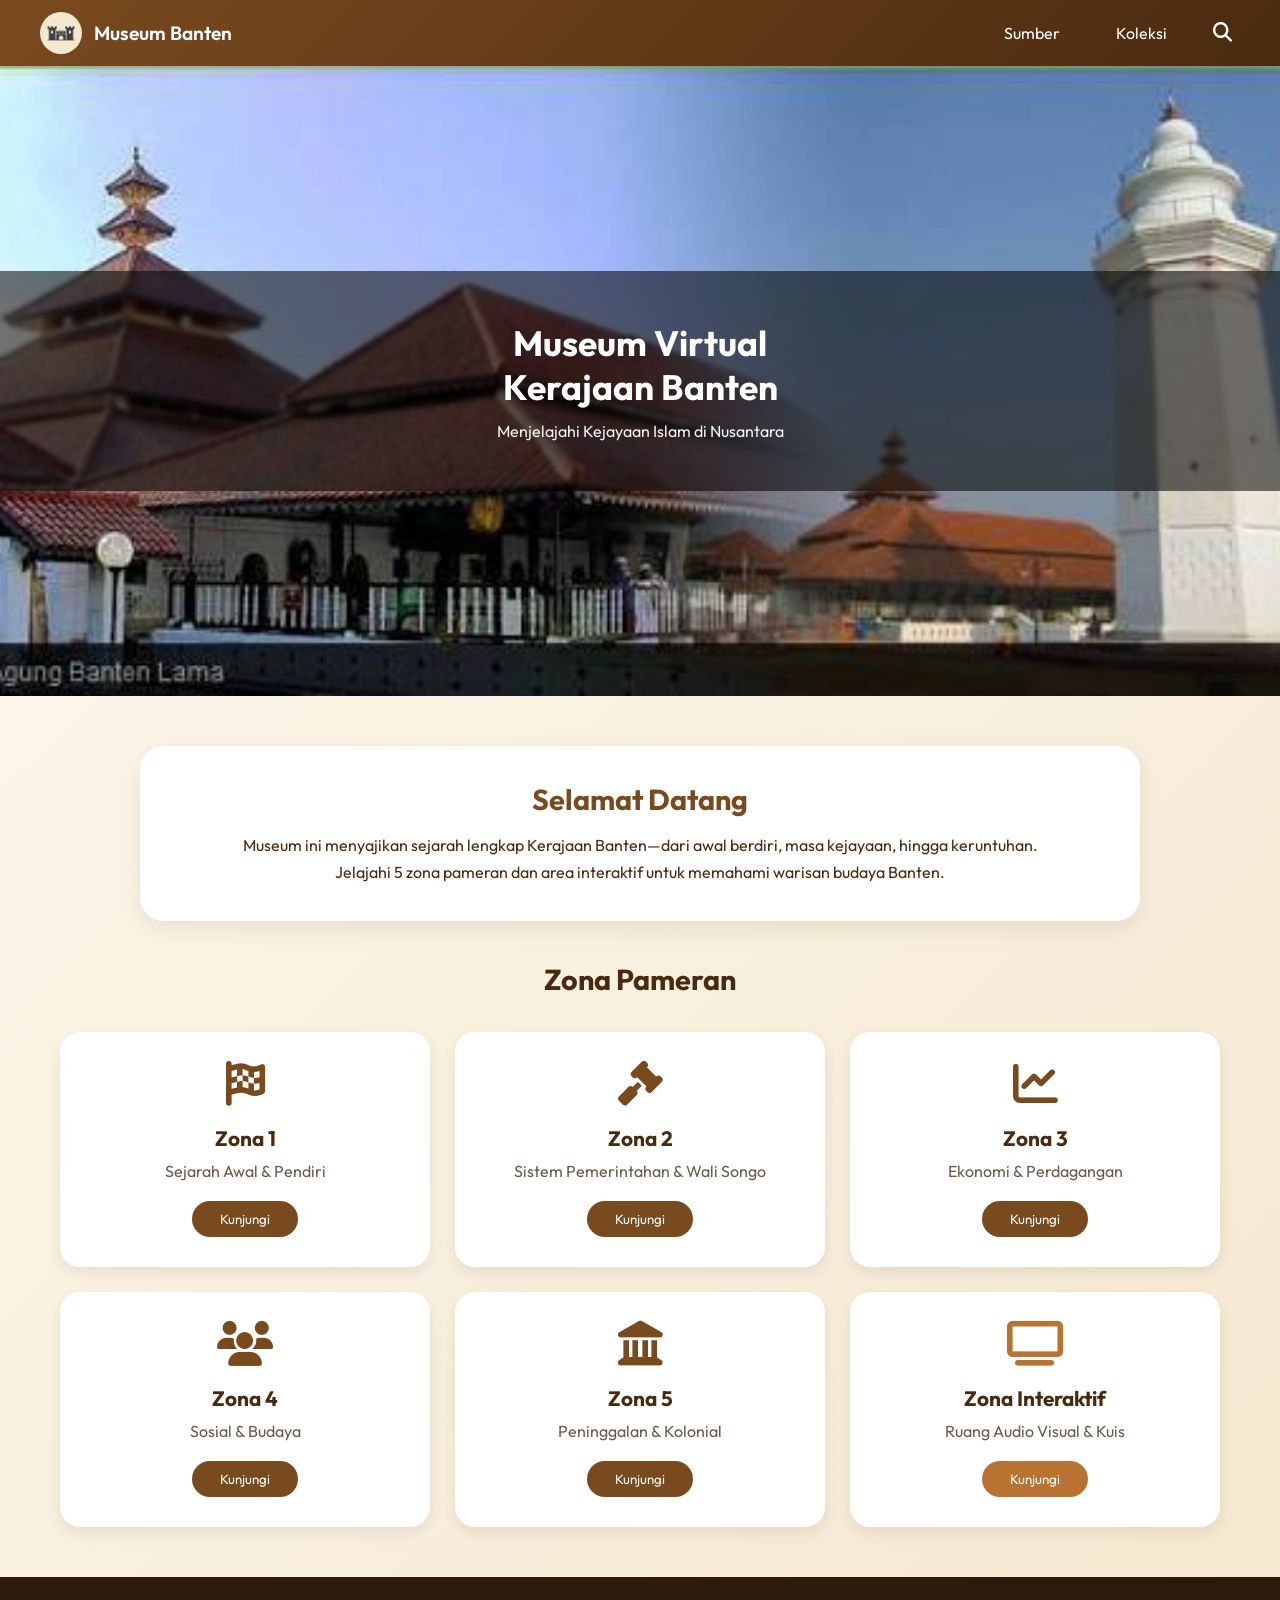
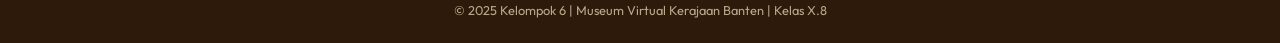
==== index.html @ 849cac5c "first commit" ====
<!DOCTYPE html>
<html lang="id">
<head>
    <meta charset="UTF-8">
    <meta name="viewport" content="width=device-width, initial-scale=1.0">
    <title>Museum Virtual Kerajaan Banten</title>
    <link rel="stylesheet" href="style.css">
    <link rel="stylesheet" href="https://cdnjs.cloudflare.com/ajax/libs/font-awesome/6.7.2/css/all.min.css">
</head>
<body>

    <!-- ========== DESKTOP NAVBAR ========== -->
    <nav class="navbar-desktop">
        <div class="nav-left">
            <img src="src/logo.png" alt="Logo" class="logo">
            <span class="nav-title">Museum Banten</span>
        </div>
        <div class="nav-right">
            <button class="nav-btn" onclick="location.href='pages/index7.html'">Sumber</button>
            <button class="nav-btn" onclick="location.href='pages/index8.html'">Koleksi</button>
            <i class="fas fa-search search-icon" onclick="alert('Fitur pencarian akan segera hadir')"></i>
        </div>
    </nav>

    <!-- ========== MOBILE NAVBAR ========== -->
    <div class="navbar-mobile">
        <div class="mobile-header">
            <div class="menu-toggle" onclick="toggleMobileMenu()">
                <span class="bar"></span>
                <span class="bar"></span>
                <span class="bar"></span>
            </div>
            <div class="mobile-logo">
                <img src="src/logo.png" alt="Logo" class="logo-small">
                <span class="mobile-title">Museum Banten</span>
            </div>
            <i class="fas fa-search mobile-search" onclick="alert('Fitur pencarian akan segera hadir')"></i>
        </div>
        <div class="mobile-menu" id="mobileMenu">
            <button class="mobile-nav-btn" onclick="location.href='pages/sumber.html'">Sumber</button>
            <button class="mobile-nav-btn" onclick="location.href='pages/koleksi.html'">Koleksi</button>
        </div>
    </div>

    <!-- ========== HERO SECTION ========== -->
    <header>
        <div class="hero-bg">
            <img src="src/MAB.jpeg" alt="Masjid Agung Banten">
        </div>
        <div class="hero-content">
            <h1>Museum Virtual<br>Kerajaan Banten</h1>
            <p>Menjelajahi Kejayaan Islam di Nusantara</p>
        </div>
    </header>

    <!-- ========== MAIN CONTENT ========== -->
    <main>
        <section class="welcome">
            <h2>Selamat Datang</h2>
            <p>Museum ini menyajikan sejarah lengkap Kerajaan Banten—dari awal berdiri, masa kejayaan, hingga keruntuhan. Jelajahi 5 zona pameran dan area interaktif untuk memahami warisan budaya Banten.</p>
        </section>

        <section class="zona">
            <h2>Zona Pameran</h2>
            <div class="zona-grid">
                <div class="zona-card">
                    <i class="fas fa-flag-checkered"></i>
                    <h3>Zona 1</h3>
                    <p>Sejarah Awal & Pendiri</p>
                    <button onclick="location.href='pages/index1.html'">Kunjungi</button>
                </div>
                <div class="zona-card">
                    <i class="fas fa-gavel"></i>
                    <h3>Zona 2</h3>
                    <p>Sistem Pemerintahan & Wali Songo</p>
                    <button onclick="location.href='pages/index2.html'">Kunjungi</button>
                </div>
                <div class="zona-card">
                    <i class="fas fa-chart-line"></i>
                    <h3>Zona 3</h3>
                    <p>Ekonomi & Perdagangan</p>
                    <button onclick="location.href='pages/index3.html'">Kunjungi</button>
                </div>
                <div class="zona-card">
                    <i class="fas fa-users"></i>
                    <h3>Zona 4</h3>
                    <p>Sosial & Budaya</p>
                    <button onclick="location.href='pages/index4.html'">Kunjungi</button>
                </div>
                <div class="zona-card">
                    <i class="fas fa-landmark"></i>
                    <h3>Zona 5</h3>
                    <p>Peninggalan & Kolonial</p>
                    <button onclick="location.href='pages/index5.html'">Kunjungi</button>
                </div>
                <div class="zona-card interaktif">
                    <i class="fas fa-tv"></i>
                    <h3>Zona Interaktif</h3>
                    <p>Ruang Audio Visual & Kuis</p>
                    <button onclick="location.href='pages/index6.html'">Kunjungi</button>
                </div>
            </div>
        </section>
    </main>

    <!-- ========== FOOTER ========== -->
    <footer>
        <p>© 2025 Kelompok 6 | Museum Virtual Kerajaan Banten | Kelas X.8</p>
    </footer>

    <script>
        function toggleMobileMenu() {
            document.getElementById('mobileMenu').classList.toggle('active');
        }
    </script>
</body>
</html>
---- style.css ----
@import url('https://fonts.googleapis.com/css2?family=Outfit:wght@300;400;500;600;700&display=swap');

* {
    margin: 0;
    padding: 0;
    box-sizing: border-box;
    font-family: 'Outfit', sans-serif;
}

body {
    background: linear-gradient(135deg, #fef9f0, #f5e8d0);
    min-height: 100vh;
}

/* ========== DESKTOP NAVBAR ========== */
.navbar-desktop {
    display: flex;
    justify-content: space-between;
    align-items: center;
    background: linear-gradient(135deg, #7a4a1f, #4a2a0f);
    padding: 12px 40px;
    position: sticky;
    top: 0;
    z-index: 100;
    box-shadow: 0 4px 12px rgba(0, 0, 0, 0.1);
}

.nav-left {
    display: flex;
    align-items: center;
    gap: 12px;
}

.logo {
    width: 42px;
    height: 42px;
    border-radius: 50%;
    object-fit: cover;
    background: #f5e8d0;
}

.nav-title {
    color: white;
    font-size: 1.2rem;
    font-weight: 600;
}

.nav-right {
    display: flex;
    align-items: center;
    gap: 20px;
}

.nav-btn {
    background: transparent;
    border: none;
    color: white;
    font-size: 1rem;
    cursor: pointer;
    padding: 8px 18px;
    border-radius: 40px;
    transition: 0.3s;
}

.nav-btn:hover {
    background: rgba(255, 255, 255, 0.2);
    transform: translateY(-2px);
}

.search-icon {
    color: white;
    font-size: 1.2rem;
    cursor: pointer;
    padding: 8px;
    transition: 0.2s;
}

.search-icon:hover {
    transform: scale(1.1);
}

/* ========== MOBILE NAVBAR ========== */
.navbar-mobile {
    display: none;
    background: linear-gradient(135deg, #7a4a1f, #4a2a0f);
    position: sticky;
    top: 0;
    z-index: 100;
}

.mobile-header {
    display: flex;
    justify-content: space-between;
    align-items: center;
    padding: 12px 20px;
}

.menu-toggle {
    cursor: pointer;
    display: flex;
    flex-direction: column;
    gap: 5px;
}

.menu-toggle .bar {
    width: 26px;
    height: 3px;
    background: white;
    border-radius: 3px;
}

.mobile-logo {
    display: flex;
    align-items: center;
    gap: 10px;
}

.logo-small {
    width: 36px;
    height: 36px;
    border-radius: 50%;
    object-fit: cover;
}

.mobile-title {
    color: white;
    font-size: 1rem;
    font-weight: 600;
}

.mobile-search {
    color: white;
    font-size: 1.2rem;
    cursor: pointer;
}

.mobile-menu {
    max-height: 0;
    overflow: hidden;
    transition: 0.3s;
    background: rgba(0, 0, 0, 0.3);
    display: flex;
    flex-direction: column;
}

.mobile-menu.active {
    max-height: 150px;
}

.mobile-nav-btn {
    background: transparent;
    border: none;
    color: white;
    padding: 14px 20px;
    text-align: left;
    font-size: 1rem;
    cursor: pointer;
    border-top: 1px solid rgba(255, 255, 255, 0.2);
}

.mobile-nav-btn:hover {
    background: rgba(255, 255, 255, 0.2);
}

@media (max-width: 768px) {
    .navbar-desktop {
        display: none;
    }
    .navbar-mobile {
        display: block;
    }
}

@media (min-width: 769px) {
    .navbar-mobile {
        display: none;
    }
}

/* ========== HERO SECTION (DIPERBAIKI) ========== */
header {
    position: relative;
    text-align: center;
    color: white;
    min-height: 500px;
    height: 70vh;
    max-height: 650px;
    display: flex;
    align-items: center;
    justify-content: center;
    overflow: hidden;
}

.hero-bg {
    position: absolute;
    top: 0;
    left: 0;
    width: 100%;
    height: 100%;
    z-index: 0;
}

.hero-bg img {
    width: 100%;
    height: 100%;
    object-fit: cover;
    object-position: center 30%;
}

.hero-content {
    position: relative;
    z-index: 1;
    padding: 50px 20px;
    background: rgba(0, 0, 0, 0.55);
    width: 100%;
    backdrop-filter: blur(2px);
}

.hero-content h1 {
    font-size: 2.2rem;
    font-weight: 700;
    margin-bottom: 12px;
}

.hero-content p {
    font-size: 1rem;
    opacity: 0.95;
}

/* ========== WELCOME SECTION ========== */
.welcome {
    max-width: 1000px;
    margin: 50px auto 40px;
    text-align: center;
    padding: 35px 25px;
    background: white;
    border-radius: 24px;
    box-shadow: 0 8px 24px rgba(0, 0, 0, 0.08);
}

.welcome h2 {
    color: #7a4a1f;
    font-size: 1.8rem;
    margin-bottom: 15px;
}

.welcome p {
    color: #4a2a0f;
    line-height: 1.7;
    max-width: 800px;
    margin: 0 auto;
}

/* ========== ZONA GRID ========== */
.zona {
    max-width: 1200px;
    margin: 0 auto 50px;
    padding: 0 20px;
}

.zona h2 {
    text-align: center;
    color: #4a2a0f;
    font-size: 1.8rem;
    margin-bottom: 35px;
}

.zona-grid {
    display: grid;
    grid-template-columns: repeat(auto-fit, minmax(280px, 1fr));
    gap: 25px;
}

.zona-card {
    background: white;
    border-radius: 20px;
    padding: 30px 20px;
    text-align: center;
    box-shadow: 0 6px 16px rgba(0, 0, 0, 0.08);
    transition: 0.3s;
}

.zona-card:hover {
    transform: translateY(-8px);
    box-shadow: 0 15px 30px rgba(0, 0, 0, 0.12);
}

.zona-card i {
    font-size: 2.8rem;
    color: #7a4a1f;
    margin-bottom: 18px;
}

.zona-card h3 {
    color: #4a2a0f;
    font-size: 1.3rem;
    margin-bottom: 10px;
}

.zona-card p {
    color: #6b5a4a;
    margin-bottom: 20px;
}

.zona-card button {
    background: #7a4a1f;
    color: white;
    border: none;
    padding: 10px 28px;
    border-radius: 40px;
    cursor: pointer;
    transition: 0.3s;
}

.zona-card button:hover {
    background: #4a2a0f;
    transform: scale(1.02);
}

.zona-card.interaktif i {
    color: #b87333;
}

.zona-card.interaktif button {
    background: #b87333;
}

.zona-card.interaktif button:hover {
    background: #7a4a1f;
}

/* ========== FOOTER ========== */
footer {
    text-align: center;
    padding: 25px;
    background: #2d1a0a;
    color: #b8a88c;
    font-size: 0.8rem;
    margin-top: 20px;
}

/* ========== RESPONSIVE ========== */
@media (max-width: 768px) {
    header {
        min-height: 350px;
        height: 50vh;
    }

    .hero-content h1 {
        font-size: 1.4rem;
    }

    .hero-content p {
        font-size: 0.85rem;
    }

    .welcome {
        margin: 30px 15px;
        padding: 25px 18px;
    }

    .welcome h2 {
        font-size: 1.4rem;
    }

    .zona h2 {
        font-size: 1.4rem;
    }

    .zona-grid {
        grid-template-columns: 1fr;
    }
}

@media (min-width: 769px) and (max-width: 1024px) {
    header {
        min-height: 450px;
        height: 60vh;
    }

    .hero-content h1 {
        font-size: 1.8rem;
    }
}
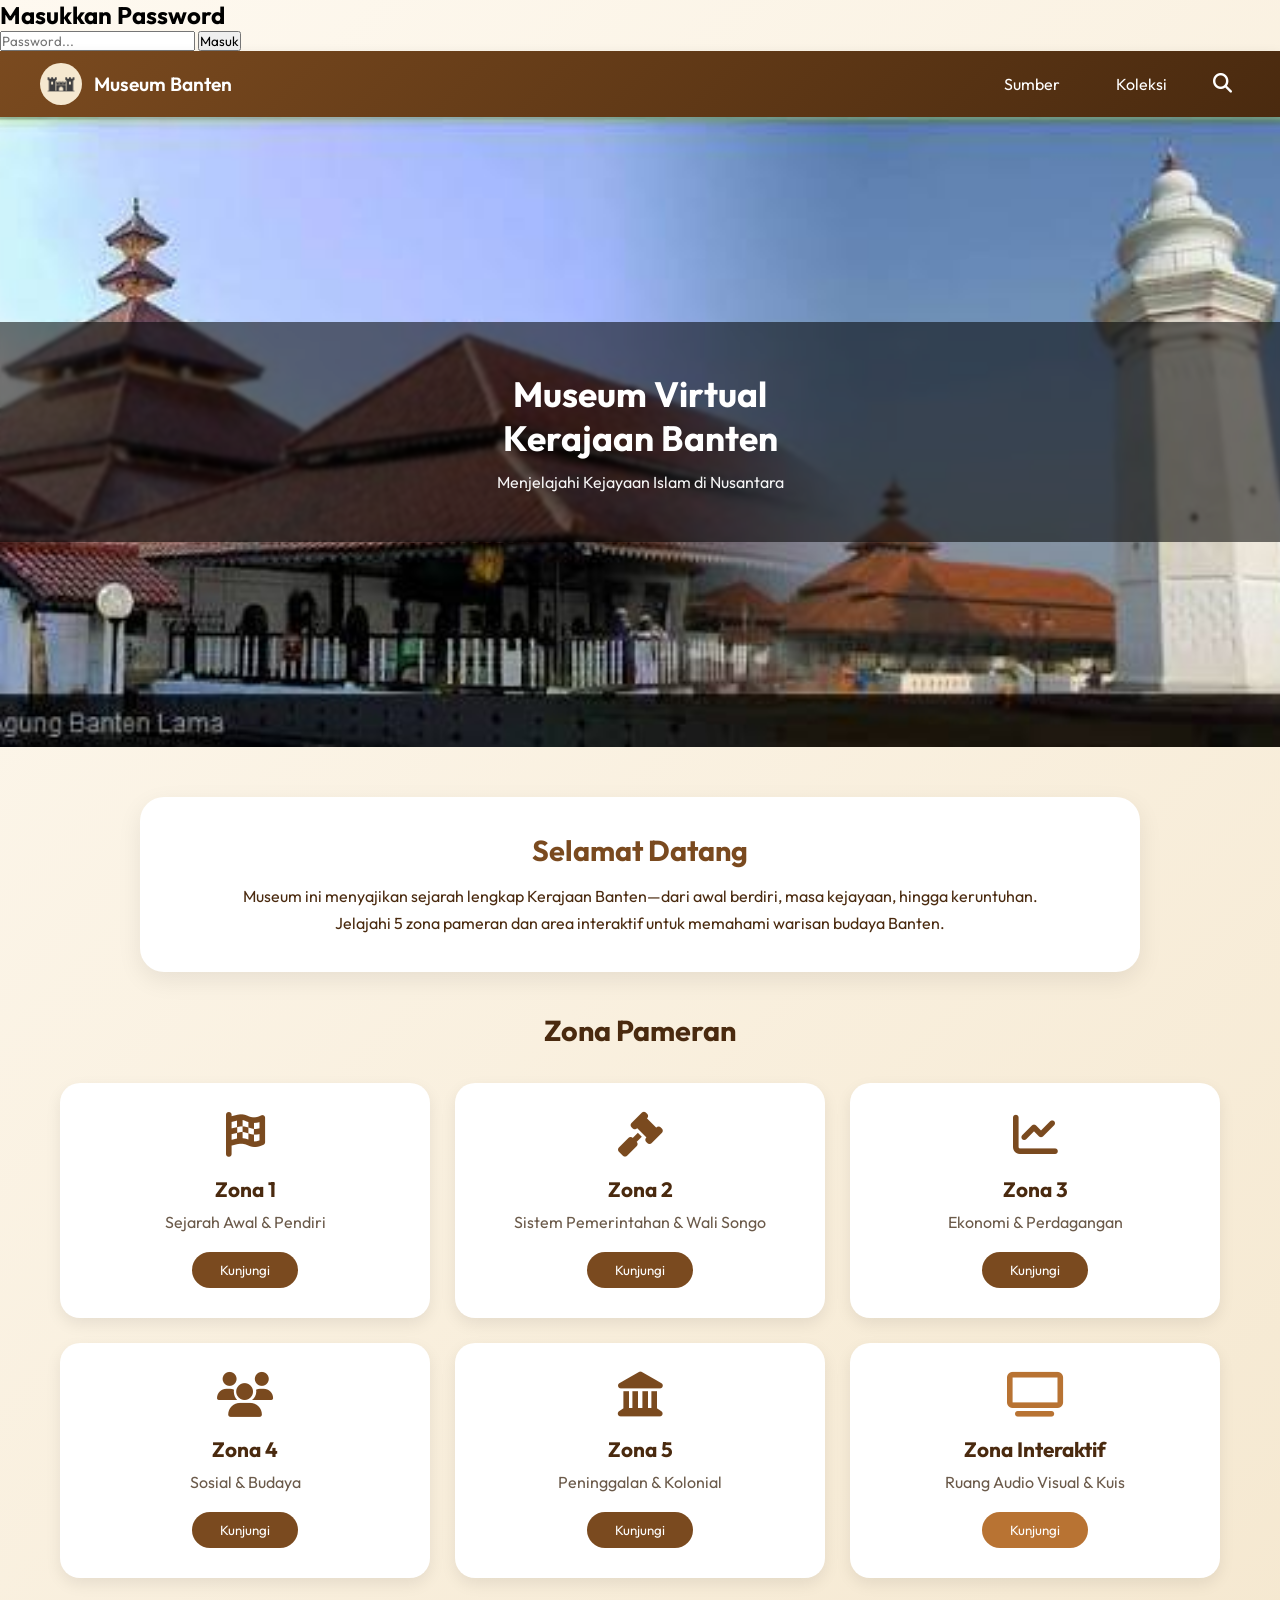
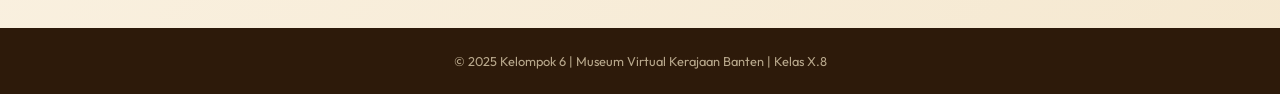
==== commit 271876f6: "Update index.html" ====
--- a/index.html
+++ b/index.html
@@ -8,7 +8,15 @@
     <link rel="stylesheet" href="https://cdnjs.cloudflare.com/ajax/libs/font-awesome/6.7.2/css/all.min.css">
 </head>
 <body>
-
+ <div id="lockscreen">
+    <div class="lock-content">
+        <h2>Masukkan Password</h2>
+        <input type="password" id="passInput" placeholder="Password...">
+        <button onclick="checkPass()">Masuk</button>
+        <p id="wrongMsg" style="color: red; display: none;">Password salah</p>
+    </div>
+ </div>
+    
     <!-- ========== DESKTOP NAVBAR ========== -->
     <nav class="navbar-desktop">
         <div class="nav-left">
@@ -112,6 +120,18 @@
         function toggleMobileMenu() {
             document.getElementById('mobileMenu').classList.toggle('active');
         }
+
+    const passwordBenar = "Admin123#"; // ubah sesuai mau kamu
+
+    function checkPass() {
+        let input = document.getElementById("passInput").value;
+
+        if (input === passwordBenar) {
+            document.getElementById("lockscreen").style.display = "none";
+        } else {
+            document.getElementById("wrongMsg").style.display = "block";
+        }
+    }
     </script>
 </body>
-</html>+</html>
